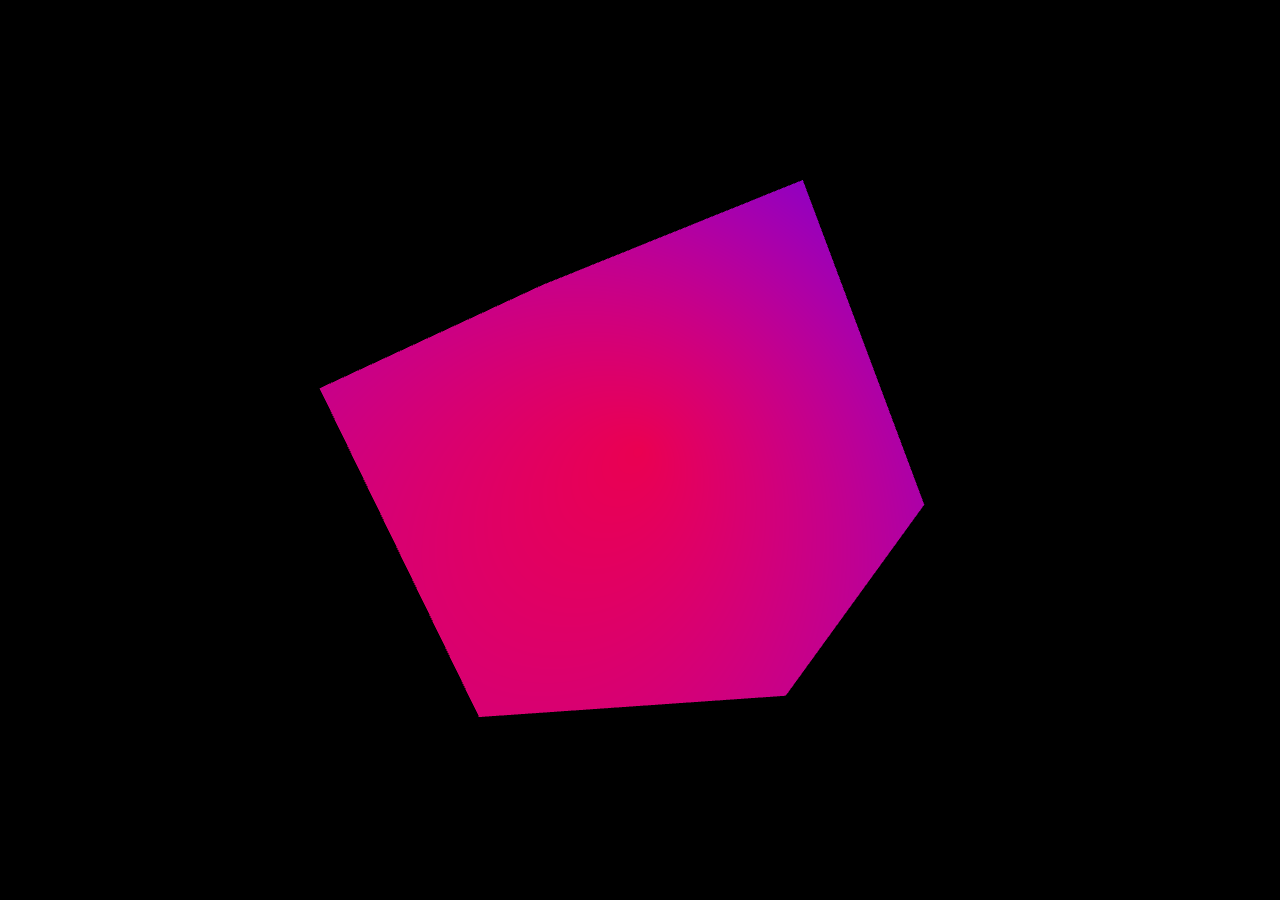
==== index.html @ 47062b98 "Implemented rendering of 3d test scene." ====
<!doctype html>
<html lang="en">
    <head>
        <title>Game</title>
        <link rel="stylesheet" type="text/css" href="style.css">
    </head>

    <body>
        <canvas id="glcanvas"></canvas>
    </body>

    <script src="src/gl-matrix.js"></script>
    <script src="src/gl-utils.js"></script>
    <script src="src/display.js"></script>
</html>
---- style.css ----
body {
    margin: 0;
}
canvas {
    width: 100vw;
    height: 100vh;
    display: block;
}
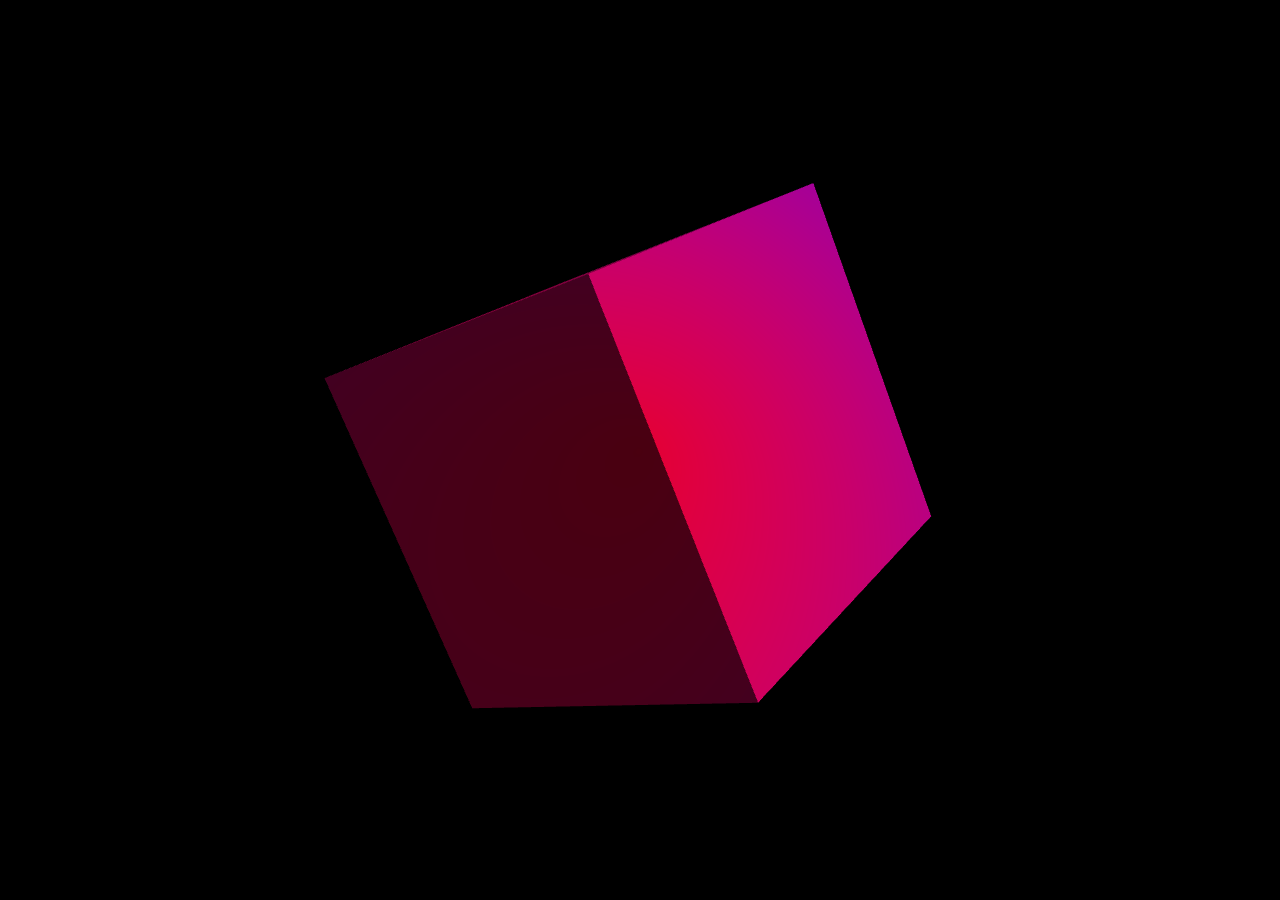
==== commit 0b035369: "Did a bit of cleaning." ====
--- a/index.html
+++ b/index.html
@@ -9,6 +9,8 @@
         <canvas id="glcanvas"></canvas>
     </body>
 
+    <script src="src/constants.js"></script>
+    <script src="src/world.js"></script>
     <script src="src/gl-matrix.js"></script>
     <script src="src/gl-utils.js"></script>
     <script src="src/display.js"></script>
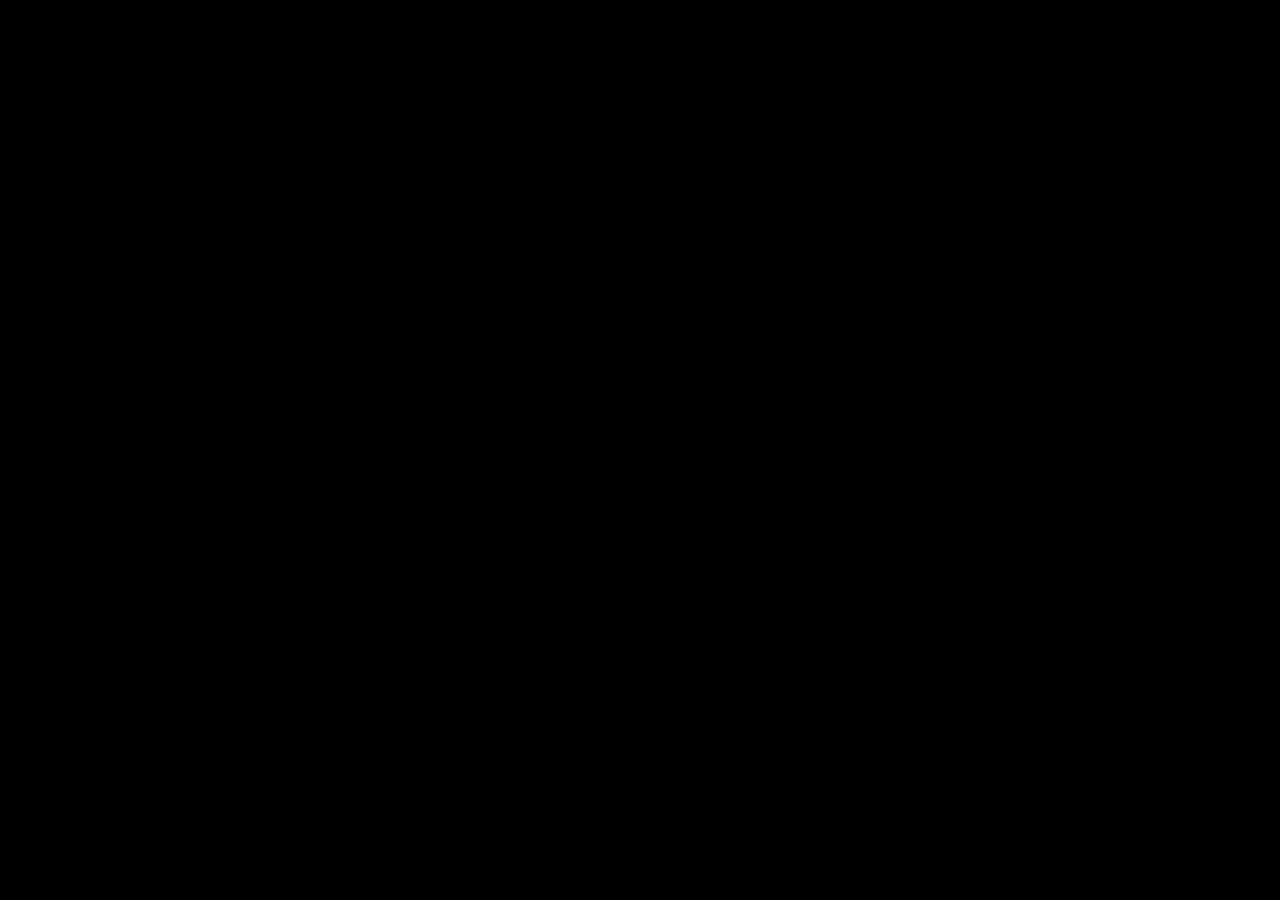
==== commit b4155fb7: "You can update the world now! (The code is a mess, but it works)" ====
--- a/index.html
+++ b/index.html
@@ -14,4 +14,5 @@
     <script src="src/gl-matrix.js"></script>
     <script src="src/gl-utils.js"></script>
     <script src="src/display.js"></script>
+    <script src="src/main.js"></script>
 </html>
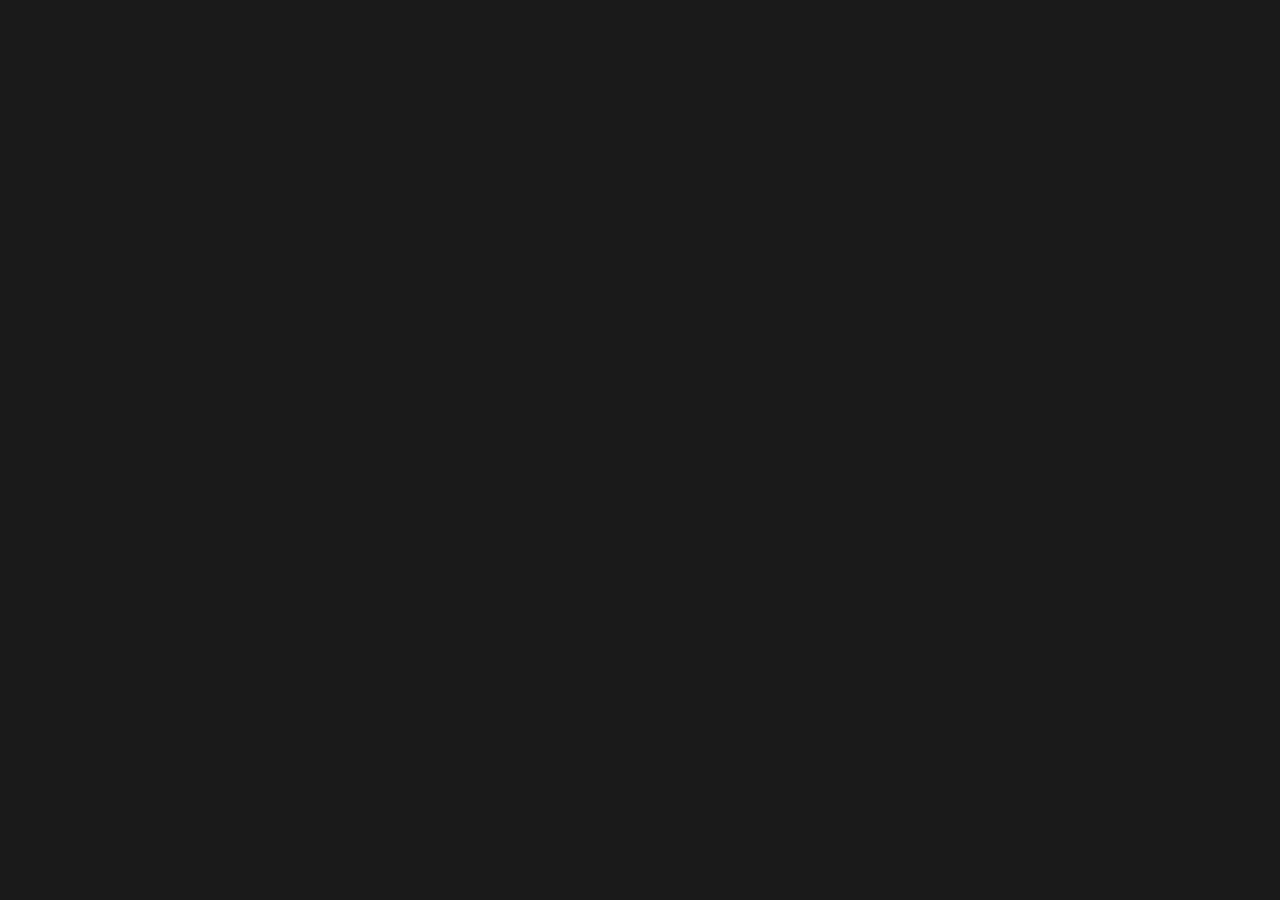
==== commit 20077fe2: "Initial ideas" ====
--- a/index.html
+++ b/index.html
@@ -9,10 +9,13 @@
         <canvas id="glcanvas"></canvas>
     </body>
 
+    <script src="src/twgl.js"></script>
+    <script src="src/gl-matrix.js"></script>
     <script src="src/constants.js"></script>
-    <script src="src/world.js"></script>
-    <script src="src/gl-matrix.js"></script>
-    <script src="src/gl-utils.js"></script>
+
     <script src="src/display.js"></script>
+    <script src="src/world-new.js"></script>
+    <script src="src/player-tester.js"></script>
+    <script src="src/controller-new.js"></script>
     <script src="src/main.js"></script>
 </html>
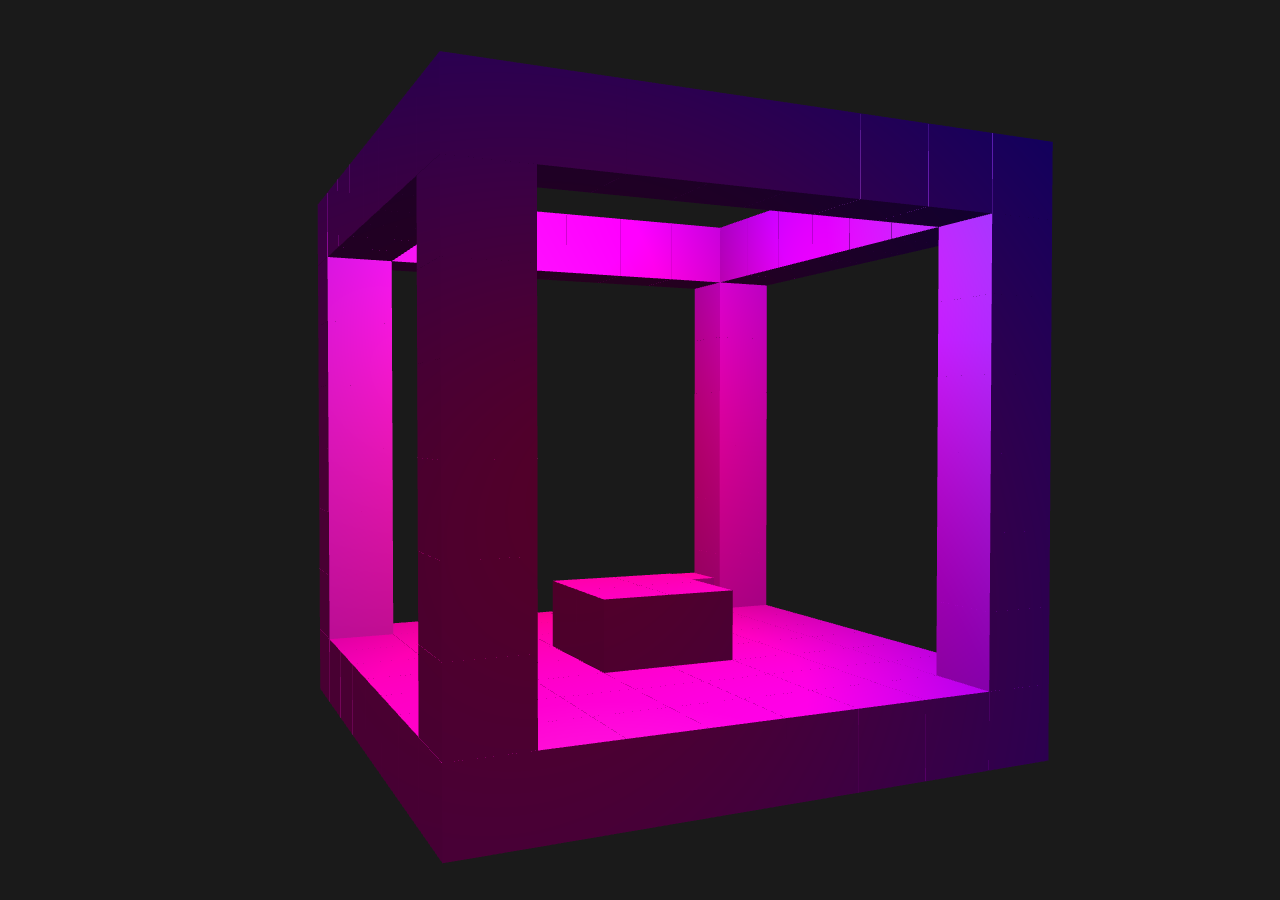
==== commit 4d7d444b: "Encapsulated most classess in modules" ====
--- a/index.html
+++ b/index.html
@@ -13,9 +13,9 @@
     <script src="src/gl-matrix.js"></script>
     <script src="src/constants.js"></script>
 
-    <script src="src/display.js"></script>
-    <script src="src/world-new.js"></script>
-    <script src="src/player-tester.js"></script>
-    <script src="src/controller-new.js"></script>
+    <script src="src/display-refactor.js"></script>
+    <script src="src/world-refactor.js"></script>
+    <script src="src/player-refactor.js"></script>
+    <script src="src/controller-refactor.js"></script>
     <script src="src/main.js"></script>
 </html>
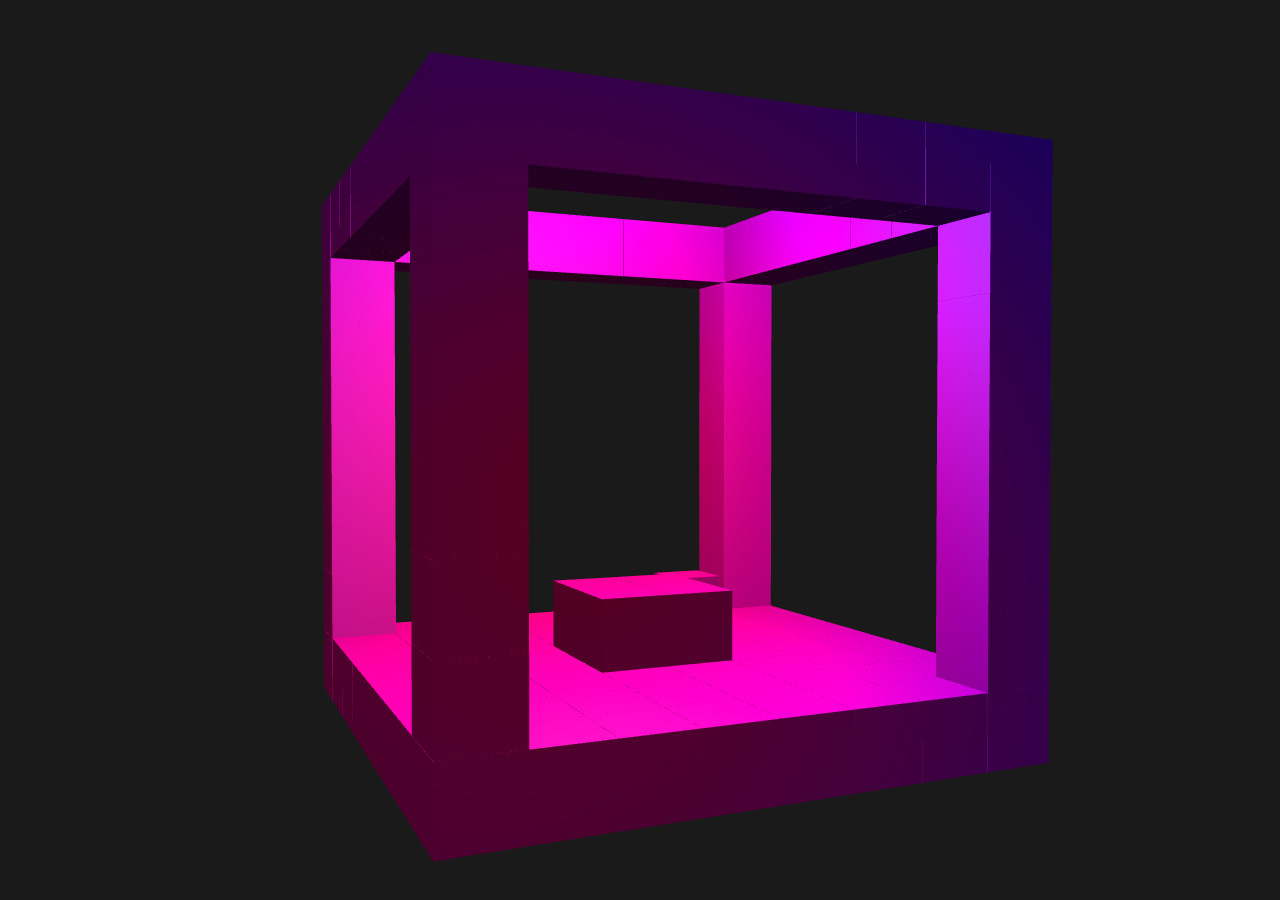
==== commit cdcbdae0: "Points are now passed as arrays" ====
--- a/index.html
+++ b/index.html
@@ -13,9 +13,9 @@
     <script src="src/gl-matrix.js"></script>
     <script src="src/constants.js"></script>
 
-    <script src="src/display-refactor.js"></script>
     <script src="src/world-refactor.js"></script>
     <script src="src/player-refactor.js"></script>
+    <script src="src/display-refactor.js"></script>
     <script src="src/controller-refactor.js"></script>
     <script src="src/main.js"></script>
 </html>
